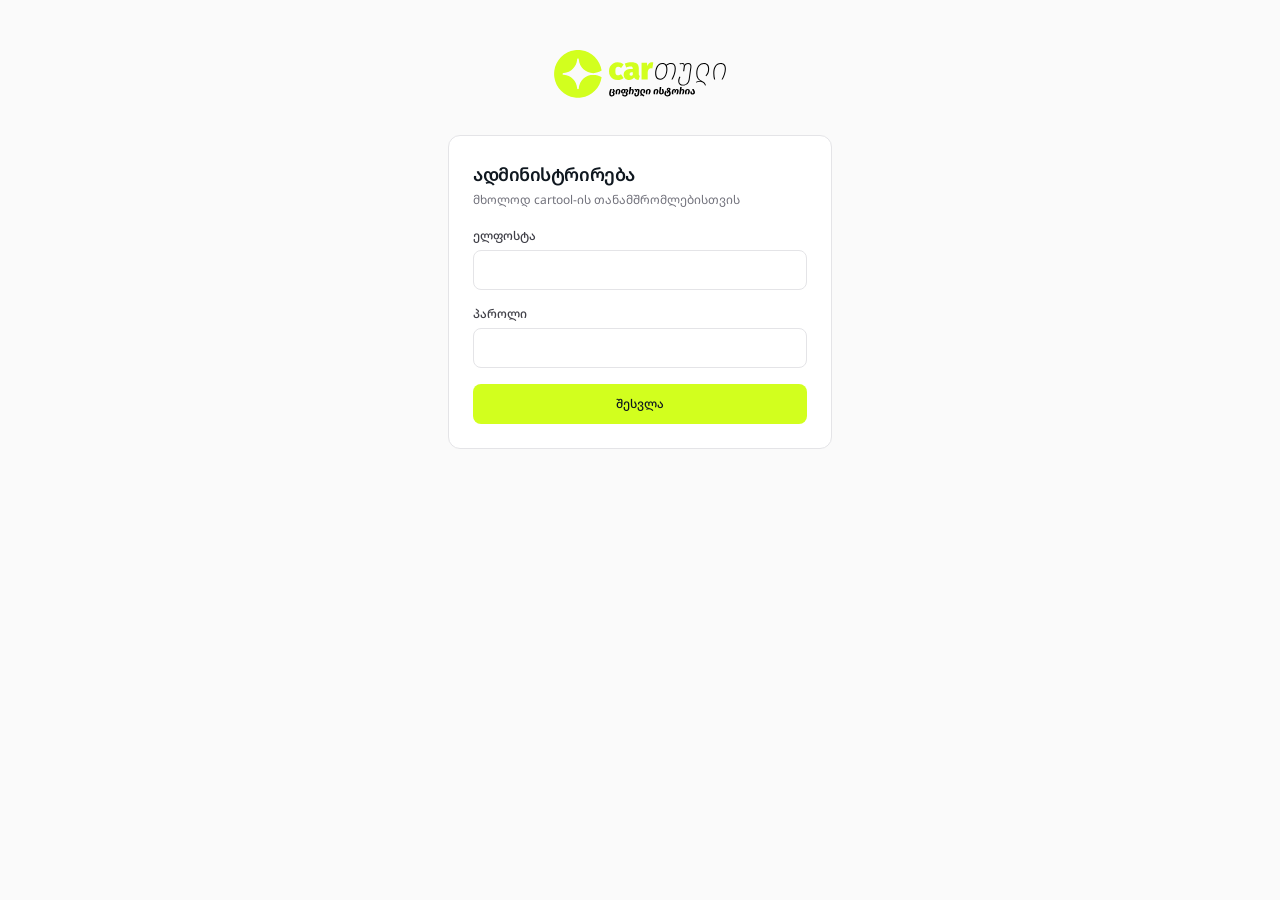
==== index.html @ 588c344b "Update admin console from cartool@87649a1" ====
<!doctype html>
<html lang="ka">
<head>
    <meta charset="utf-8">
    <title>cartool admin</title>
    <base href="/">
    <meta name="viewport" content="width=device-width,initial-scale=1">
    <meta http-equiv="Content-Security-Policy" content="default-src 'none'; script-src 'self'; style-src 'self' 'unsafe-inline'; img-src 'self' data:; font-src 'self'; connect-src 'self' ws://localhost:4400 https://cognito-idp.eu-north-1.amazonaws.com https://neyxtzyjzi.execute-api.eu-north-1.amazonaws.com; object-src 'none'; base-uri 'self'; form-action 'none'">
    <link rel="icon" href="favicon.svg" type="image/svg+xml">
<link rel="stylesheet" href="styles-PFFKXC4W.css"></head>
<body>
<cartool-admin></cartool-admin>
<script src="main-SF4QSUWR.js" type="module"></script></body>
</html>
---- styles-PFFKXC4W.css ----
@layer properties;@layer theme,base,components,utilities;@layer theme{:root,:host{--font-sans: "Noto Sans Georgian", "Segoe UI", sans-serif;--font-mono: ui-monospace, SFMono-Regular, Menlo, Monaco, Consolas, "Liberation Mono", "Courier New", monospace;--color-red-50: oklch(97.1% .013 17.38);--color-red-200: oklch(88.5% .062 18.334);--color-red-300: oklch(80.8% .114 19.571);--color-red-500: oklch(63.7% .237 25.331);--color-red-600: oklch(57.7% .245 27.325);--color-red-700: oklch(50.5% .213 27.518);--color-red-800: oklch(44.4% .177 26.899);--color-amber-50: oklch(98.7% .022 95.277);--color-amber-200: oklch(92.4% .12 95.746);--color-amber-500: oklch(76.9% .188 70.08);--color-amber-700: oklch(55.5% .163 48.998);--color-amber-800: oklch(47.3% .137 46.201);--color-amber-900: oklch(41.4% .112 45.904);--color-emerald-50: oklch(97.9% .021 166.113);--color-emerald-500: oklch(69.6% .17 162.48);--color-emerald-700: oklch(50.8% .118 165.612);--color-emerald-800: oklch(43.2% .095 166.913);--color-sky-500: oklch(68.5% .169 237.323);--color-rose-500: oklch(64.5% .246 16.439);--color-zinc-50: oklch(98.5% 0 none);--color-zinc-100: oklch(96.7% .001 286.375);--color-zinc-200: oklch(92% .004 286.32);--color-zinc-300: oklch(87.1% .006 286.286);--color-zinc-400: oklch(70.5% .015 286.067);--color-zinc-500: oklch(55.2% .016 285.938);--color-zinc-600: oklch(44.2% .017 285.786);--color-zinc-700: oklch(37% .013 285.805);--color-zinc-800: oklch(27.4% .006 286.033);--color-zinc-900: #101820;--color-zinc-950: #101820;--color-white: #fff;--spacing: .25rem;--container-sm: 24rem;--text-xs: .75rem;--text-xs--line-height: calc(1 / .75);--text-sm: .875rem;--text-sm--line-height: calc(1.25 / .875);--text-lg: 1.125rem;--text-lg--line-height: calc(1.75 / 1.125);--text-2xl: 1.5rem;--text-2xl--line-height: calc(2 / 1.5);--text-4xl: 2.25rem;--text-4xl--line-height: calc(2.5 / 2.25);--font-weight-medium: 500;--font-weight-semibold: 600;--tracking-tight: -.025em;--radius-md: .375rem;--radius-lg: .5rem;--radius-xl: .75rem;--default-transition-duration: .15s;--default-transition-timing-function: cubic-bezier(.4, 0, .2, 1);--default-font-family: var(--font-sans);--default-mono-font-family: var(--font-mono);--color-brand-100: #f1ffc2;--color-brand-400: #d2ff1e;--color-brand-500: #b8e600}}@layer base{*,:after,:before,::backdrop,::file-selector-button{box-sizing:border-box;margin:0;padding:0;border:0 solid}html,:host{line-height:1.5;-webkit-text-size-adjust:100%;tab-size:4;font-family:var(--default-font-family, -apple-system, BlinkMacSystemFont, "Segoe UI", Roboto, "Helvetica Neue", "Noto Sans", Arial, sans-serif, "Apple Color Emoji", "Segoe UI Emoji", "Segoe UI Symbol", "Noto Color Emoji");font-feature-settings:var(--default-font-feature-settings, normal);font-variation-settings:var(--default-font-variation-settings, normal);-webkit-tap-highlight-color:transparent}hr{height:0;color:inherit;border-top-width:1px}abbr:where([title]){-webkit-text-decoration:underline dotted;text-decoration:underline dotted}h1,h2,h3,h4,h5,h6{font-size:inherit;font-weight:inherit}a{color:inherit;-webkit-text-decoration:inherit;text-decoration:inherit}b,strong{font-weight:bolder}code,kbd,samp,pre{font-family:var(--default-mono-font-family, ui-monospace, SFMono-Regular, Menlo, Monaco, Consolas, "Liberation Mono", "Courier New", monospace);font-feature-settings:var(--default-mono-font-feature-settings, normal);font-variation-settings:var(--default-mono-font-variation-settings, normal);font-size:1em}small{font-size:80%}sub,sup{font-size:75%;line-height:0;position:relative;vertical-align:baseline}sub{bottom:-.25em}sup{top:-.5em}table{text-indent:0;border-color:inherit;border-collapse:collapse}:-moz-focusring:where(:not(iframe)){outline:auto}progress{vertical-align:baseline}summary{display:list-item}ol,ul,menu{list-style:none}img,svg,video,canvas,audio,iframe,embed,object{display:block;vertical-align:middle}img,video{max-width:100%;height:auto}button,input,select,optgroup,textarea,::file-selector-button{font:inherit;font-feature-settings:inherit;font-variation-settings:inherit;letter-spacing:inherit;color:inherit;border-radius:0;background-color:transparent;opacity:1}:where(select:is([multiple],[size])) optgroup{font-weight:bolder}:where(select:is([multiple],[size])) optgroup option{padding-inline-start:20px}::file-selector-button{margin-inline-end:4px}::placeholder{opacity:1}@supports (not (-webkit-appearance: -apple-pay-button)) or (contain-intrinsic-size: 1px){::placeholder{color:currentcolor}@supports (color: color-mix(in lab,red,red)){::placeholder{color:color-mix(in oklab,currentcolor 50%,transparent)}}}textarea{resize:vertical}::-webkit-search-decoration{-webkit-appearance:none}::-webkit-date-and-time-value{min-height:1lh;text-align:inherit}::-webkit-datetime-edit{display:inline-flex}::-webkit-datetime-edit-fields-wrapper{padding:0}::-webkit-datetime-edit,::-webkit-datetime-edit-year-field,::-webkit-datetime-edit-month-field,::-webkit-datetime-edit-day-field,::-webkit-datetime-edit-hour-field,::-webkit-datetime-edit-minute-field,::-webkit-datetime-edit-second-field,::-webkit-datetime-edit-millisecond-field,::-webkit-datetime-edit-meridiem-field{padding-block:0}::-webkit-calendar-picker-indicator{line-height:1}:-moz-ui-invalid{box-shadow:none}button,input:where([type=button],[type=reset],[type=submit]),::file-selector-button{appearance:button}::-webkit-inner-spin-button,::-webkit-outer-spin-button{height:auto}[hidden]:where(:not([hidden=until-found])){display:none!important}}@layer utilities{.visible{visibility:visible}.sr-only{position:absolute;width:1px;height:1px;padding:0;margin:-1px;overflow:hidden;clip-path:inset(50%);white-space:nowrap;border-width:0}.fixed{position:fixed}.sticky{position:sticky}.\[inset\:auto\]{inset:auto}.top-0{top:0}.top-4{top:calc(var(--spacing) * 4)}.right-4{right:calc(var(--spacing) * 4)}.bottom-4{bottom:calc(var(--spacing) * 4)}.left-1\/2{left:50%}.left-4{left:calc(var(--spacing) * 4)}.m-0{margin:0}.m-auto{margin:auto}.mx-auto{margin-inline:auto}.mt-1{margin-top:var(--spacing)}.mt-2{margin-top:calc(var(--spacing) * 2)}.mt-5{margin-top:calc(var(--spacing) * 5)}.mt-6{margin-top:calc(var(--spacing) * 6)}.mt-8{margin-top:calc(var(--spacing) * 8)}.mt-auto{margin-top:auto}.-mr-2{margin-right:calc(var(--spacing) * -2)}.mb-1\.5{margin-bottom:calc(var(--spacing) * 1.5)}.mb-4{margin-bottom:calc(var(--spacing) * 4)}.mb-5{margin-bottom:calc(var(--spacing) * 5)}.mb-6{margin-bottom:calc(var(--spacing) * 6)}.ml-1{margin-left:var(--spacing)}.block{display:block}.flex{display:flex}.grid{display:grid}.inline-block{display:inline-block}.inline-flex{display:inline-flex}.size-4{width:calc(var(--spacing) * 4);height:calc(var(--spacing) * 4)}.size-6{width:calc(var(--spacing) * 6);height:calc(var(--spacing) * 6)}.size-8{width:calc(var(--spacing) * 8);height:calc(var(--spacing) * 8)}.size-9{width:calc(var(--spacing) * 9);height:calc(var(--spacing) * 9)}.size-\[18px\]{width:18px;height:18px}.h-10{height:calc(var(--spacing) * 10)}.h-auto{height:auto}.h-full{height:100%}.h-screen{height:100vh}.max-h-\[calc\(100vh-2rem\)\]{max-height:calc(100vh - 2rem)}.min-h-0{min-height:0px}.min-h-screen{min-height:100vh}.w-44{width:calc(var(--spacing) * 44)}.w-\[min\(520px\,calc\(100\%-2rem\)\)\]{width:min(520px,calc(100% - 2rem))}.w-full{width:100%}.w-max{width:max-content}.max-w-\[200px\]{max-width:200px}.max-w-\[calc\(100vw-2rem\)\]{max-width:calc(100vw - 2rem)}.max-w-full{max-width:100%}.max-w-sm{max-width:var(--container-sm)}.min-w-0{min-width:0px}.flex-1{flex:1}.shrink-0{flex-shrink:0}.-translate-x-1\/2{--tw-translate-x: -50% ;translate:var(--tw-translate-x) var(--tw-translate-y)}.cursor-pointer{cursor:pointer}.list-disc{list-style-type:disc}.grid-cols-\[220px_minmax\(0\,1fr\)\]{grid-template-columns:220px minmax(0,1fr)}.flex-col{flex-direction:column}.flex-wrap{flex-wrap:wrap}.items-center{align-items:center}.items-end{align-items:flex-end}.items-start{align-items:flex-start}.justify-between{justify-content:space-between}.justify-center{justify-content:center}.justify-end{justify-content:flex-end}.gap-1\.5{gap:calc(var(--spacing) * 1.5)}.gap-2{gap:calc(var(--spacing) * 2)}.gap-2\.5{gap:calc(var(--spacing) * 2.5)}.gap-3{gap:calc(var(--spacing) * 3)}.gap-4{gap:calc(var(--spacing) * 4)}:where(.space-y-1>:not(:last-child)){--tw-space-y-reverse: 0;margin-block-start:calc(var(--spacing) * var(--tw-space-y-reverse));margin-block-end:calc(var(--spacing) * calc(1 - var(--tw-space-y-reverse)))}:where(.space-y-1\.5>:not(:last-child)){--tw-space-y-reverse: 0;margin-block-start:calc(calc(var(--spacing) * 1.5) * var(--tw-space-y-reverse));margin-block-end:calc(calc(var(--spacing) * 1.5) * calc(1 - var(--tw-space-y-reverse)))}.truncate{overflow:hidden;text-overflow:ellipsis;white-space:nowrap}.overflow-visible{overflow:visible}.overflow-x-auto{overflow-x:auto}.overflow-y-auto{overflow-y:auto}.rounded{border-radius:.25rem}.rounded-lg{border-radius:var(--radius-lg)}.rounded-md{border-radius:var(--radius-md)}.rounded-xl{border-radius:var(--radius-xl)}.border{border-style:var(--tw-border-style);border-width:1px}.border-0{border-style:var(--tw-border-style);border-width:0px}.border-t{border-top-style:var(--tw-border-style);border-top-width:1px}.border-r{border-right-style:var(--tw-border-style);border-right-width:1px}.border-amber-200{border-color:var(--color-amber-200)}.border-red-200{border-color:var(--color-red-200)}.border-zinc-100{border-color:var(--color-zinc-100)}.border-zinc-200{border-color:var(--color-zinc-200)}.bg-amber-50{background-color:var(--color-amber-50)}.bg-amber-500{background-color:var(--color-amber-500)}.bg-brand-400{background-color:var(--color-brand-400)}.bg-emerald-50{background-color:var(--color-emerald-50)}.bg-emerald-500{background-color:var(--color-emerald-500)}.bg-red-50{background-color:var(--color-red-50)}.bg-red-600{background-color:var(--color-red-600)}.bg-rose-500{background-color:var(--color-rose-500)}.bg-sky-500{background-color:var(--color-sky-500)}.bg-transparent{background-color:transparent}.bg-white{background-color:var(--color-white)}.bg-zinc-50{background-color:var(--color-zinc-50)}.bg-zinc-100{background-color:var(--color-zinc-100)}.bg-zinc-200{background-color:var(--color-zinc-200)}.bg-zinc-800{background-color:var(--color-zinc-800)}.bg-zinc-900{background-color:var(--color-zinc-900)}.p-0{padding:0}.p-1\.5{padding:calc(var(--spacing) * 1.5)}.p-2\.5{padding:calc(var(--spacing) * 2.5)}.p-3{padding:calc(var(--spacing) * 3)}.p-6{padding:calc(var(--spacing) * 6)}.px-1\.5{padding-inline:calc(var(--spacing) * 1.5)}.px-2\.5{padding-inline:calc(var(--spacing) * 2.5)}.px-3{padding-inline:calc(var(--spacing) * 3)}.px-4{padding-inline:calc(var(--spacing) * 4)}.px-5{padding-inline:calc(var(--spacing) * 5)}.px-6{padding-inline:calc(var(--spacing) * 6)}.py-0\.5{padding-block:calc(var(--spacing) * .5)}.py-1\.5{padding-block:calc(var(--spacing) * 1.5)}.py-2{padding-block:calc(var(--spacing) * 2)}.py-2\.5{padding-block:calc(var(--spacing) * 2.5)}.py-3{padding-block:calc(var(--spacing) * 3)}.py-6{padding-block:calc(var(--spacing) * 6)}.py-8{padding-block:calc(var(--spacing) * 8)}.py-12{padding-block:calc(var(--spacing) * 12)}.pt-3{padding-top:calc(var(--spacing) * 3)}.pr-2{padding-right:calc(var(--spacing) * 2)}.pl-5{padding-left:calc(var(--spacing) * 5)}.text-center{text-align:center}.text-left{text-align:left}.text-right{text-align:right}.align-middle{vertical-align:middle}.align-top{vertical-align:top}.font-sans{font-family:var(--font-sans)}.text-2xl{font-size:var(--text-2xl);line-height:var(--tw-leading, var(--text-2xl--line-height))}.text-4xl{font-size:var(--text-4xl);line-height:var(--tw-leading, var(--text-4xl--line-height))}.text-lg{font-size:var(--text-lg);line-height:var(--tw-leading, var(--text-lg--line-height))}.text-sm{font-size:var(--text-sm);line-height:var(--tw-leading, var(--text-sm--line-height))}.text-xs{font-size:var(--text-xs);line-height:var(--tw-leading, var(--text-xs--line-height))}.text-\[10px\]{font-size:10px}.text-\[11px\]{font-size:11px}.leading-5{--tw-leading: calc(var(--spacing) * 5);line-height:calc(var(--spacing) * 5)}.leading-6{--tw-leading: calc(var(--spacing) * 6);line-height:calc(var(--spacing) * 6)}.font-medium{--tw-font-weight: var(--font-weight-medium);font-weight:var(--font-weight-medium)}.font-semibold{--tw-font-weight: var(--font-weight-semibold);font-weight:var(--font-weight-semibold)}.tracking-tight{--tw-tracking: var(--tracking-tight);letter-spacing:var(--tracking-tight)}.break-words{overflow-wrap:break-word}.whitespace-nowrap{white-space:nowrap}.text-amber-700{color:var(--color-amber-700)}.text-amber-800{color:var(--color-amber-800)}.text-amber-900{color:var(--color-amber-900)}.text-emerald-800{color:var(--color-emerald-800)}.text-red-700{color:var(--color-red-700)}.text-red-800{color:var(--color-red-800)}.text-white{color:var(--color-white)}.text-zinc-300{color:var(--color-zinc-300)}.text-zinc-400{color:var(--color-zinc-400)}.text-zinc-500{color:var(--color-zinc-500)}.text-zinc-600{color:var(--color-zinc-600)}.text-zinc-700{color:var(--color-zinc-700)}.text-zinc-900{color:var(--color-zinc-900)}.text-zinc-950{color:var(--color-zinc-950)}.antialiased{-webkit-font-smoothing:antialiased;-moz-osx-font-smoothing:grayscale}.accent-brand-500{accent-color:var(--color-brand-500)}.accent-zinc-900{accent-color:var(--color-zinc-900)}.opacity-60{opacity:60%}.shadow-2xl{--tw-shadow: 0 25px 50px -12px var(--tw-shadow-color, rgb(0 0 0 / .25));box-shadow:var(--tw-inset-shadow),var(--tw-inset-ring-shadow),var(--tw-ring-offset-shadow),var(--tw-ring-shadow),var(--tw-shadow)}.shadow-lg{--tw-shadow: 0 10px 15px -3px var(--tw-shadow-color, rgb(0 0 0 / .1)), 0 4px 6px -4px var(--tw-shadow-color, rgb(0 0 0 / .1));box-shadow:var(--tw-inset-shadow),var(--tw-inset-ring-shadow),var(--tw-ring-offset-shadow),var(--tw-ring-shadow),var(--tw-shadow)}.ring-1{--tw-ring-shadow: var(--tw-ring-inset,) 0 0 0 calc(1px + var(--tw-ring-offset-width)) var(--tw-ring-color, currentcolor);box-shadow:var(--tw-inset-shadow),var(--tw-inset-ring-shadow),var(--tw-ring-offset-shadow),var(--tw-ring-shadow),var(--tw-shadow)}.ring-zinc-200{--tw-ring-color: var(--color-zinc-200)}.transition-colors{transition-property:color,background-color,border-color,outline-color,text-decoration-color,fill,stroke,--tw-gradient-from,--tw-gradient-via,--tw-gradient-to;transition-timing-function:var(--tw-ease, var(--default-transition-timing-function));transition-duration:var(--tw-duration, var(--default-transition-duration))}.outline-none{--tw-outline-style: none;outline-style:none}.backdrop\:bg-zinc-950\/40::backdrop{background-color:color-mix(in srgb,#101820 40%,transparent)}@supports (color: color-mix(in lab,red,red)){.backdrop\:bg-zinc-950\/40::backdrop{background-color:color-mix(in oklab,var(--color-zinc-950) 40%,transparent)}}@media(hover:hover){.hover\:bg-brand-500:hover{background-color:var(--color-brand-500)}.hover\:bg-red-50:hover{background-color:var(--color-red-50)}.hover\:bg-red-700:hover{background-color:var(--color-red-700)}.hover\:bg-zinc-50:hover{background-color:var(--color-zinc-50)}.hover\:bg-zinc-50\/60:hover{background-color:color-mix(in srgb,oklch(98.5% 0 none) 60%,transparent)}@supports (color: color-mix(in lab,red,red)){.hover\:bg-zinc-50\/60:hover{background-color:color-mix(in oklab,var(--color-zinc-50) 60%,transparent)}}.hover\:bg-zinc-100:hover{background-color:var(--color-zinc-100)}.hover\:bg-zinc-200:hover{background-color:var(--color-zinc-200)}.hover\:bg-zinc-700:hover{background-color:var(--color-zinc-700)}.hover\:text-white:hover{color:var(--color-white)}.hover\:text-zinc-900:hover{color:var(--color-zinc-900)}.hover\:text-zinc-950:hover{color:var(--color-zinc-950)}}.focus\:border-zinc-500:focus{border-color:var(--color-zinc-500)}.focus-visible\:outline-2:focus-visible{outline-style:var(--tw-outline-style);outline-width:2px}.focus-visible\:outline-zinc-500:focus-visible{outline-color:var(--color-zinc-500)}.disabled\:cursor-wait:disabled{cursor:wait}.disabled\:bg-zinc-50:disabled{background-color:var(--color-zinc-50)}.disabled\:text-zinc-500:disabled{color:var(--color-zinc-500)}.disabled\:opacity-40:disabled{opacity:40%}.disabled\:opacity-50:disabled{opacity:50%}.aria-\[current\=page\]\:bg-brand-100[aria-current=page]{background-color:var(--color-brand-100)}.aria-\[current\=page\]\:font-medium[aria-current=page]{--tw-font-weight: var(--font-weight-medium);font-weight:var(--font-weight-medium)}.aria-\[current\=page\]\:text-zinc-950[aria-current=page]{color:var(--color-zinc-950)}@media(width>=64rem){.lg\:grid-cols-\[248px_minmax\(0\,1fr\)\]{grid-template-columns:248px minmax(0,1fr)}}}.ng-select .ng-select-container{min-height:42px;border:1px solid var(--color-zinc-200);border-radius:var(--radius-lg);background:var(--color-white);color:var(--color-zinc-900);font-size:var(--text-sm);cursor:pointer;transition:border-color .15s,box-shadow .15s}.ng-select .ng-select-container:hover{border-color:var(--color-zinc-300)}.ng-select.ng-select-focused>.ng-select-container{border-color:var(--color-zinc-500);box-shadow:0 0 0 3px var(--color-zinc-100)}.ng-select.ng-select-opened>.ng-select-container{border-color:var(--color-zinc-500)}.ng-select.ng-select-readonly>.ng-select-container{background:var(--color-zinc-50);cursor:not-allowed}.ng-select.ng-touched.ng-invalid:not(.ng-select-opened):not(.ng-select-readonly)>.ng-select-container{border-color:var(--color-red-300)}.ng-select .ng-select-container .ng-value-container{padding-left:.75rem;gap:.25rem}.ng-select .ng-select-container .ng-value-container .ng-placeholder{color:var(--color-zinc-400)}.ng-select.ng-select-single .ng-select-container .ng-value-container .ng-input{top:0;bottom:0;left:0;padding:0 3rem 0 .75rem;display:flex;align-items:center}.ng-select .ng-select-container .ng-value-container .ng-input>input{font:inherit;color:inherit}.ng-select .ng-clear-wrapper{width:1.5rem;color:var(--color-zinc-400)}.ng-select .ng-clear-wrapper:hover .ng-clear{color:var(--color-zinc-700)}.ng-select .ng-arrow-wrapper{width:2rem;padding-right:.75rem}.ng-select .ng-arrow-wrapper .ng-arrow{display:inline-block;width:.5rem!important;height:.5rem!important;border:solid var(--color-zinc-500)!important;border-width:0 2px 2px 0!important;transform:translateY(-2px) rotate(45deg)}.ng-select.ng-select-opened .ng-arrow-wrapper .ng-arrow{transform:translateY(2px) rotate(-135deg)}.ng-select .ng-spinner-loader{width:14px;height:14px;margin-right:.25rem;border:2px solid var(--color-zinc-200);border-left-color:var(--color-zinc-600)}.ng-dropdown-panel{margin:4px 0;overflow:hidden;border:1px solid var(--color-zinc-200);border-radius:var(--radius-lg);background:var(--color-white);box-shadow:0 12px 32px -12px #00000040;font-size:var(--text-sm);color:var(--color-zinc-900)}.ng-dropdown-panel.ng-select-top{margin:0 0 4px}.ng-dropdown-panel .ng-dropdown-panel-items{max-height:260px}.ng-dropdown-panel .ng-dropdown-panel-items .ng-option{padding:.5rem .75rem;cursor:pointer}.ng-dropdown-panel .ng-dropdown-panel-items .ng-option.ng-option-marked{background:var(--color-zinc-100)}.ng-dropdown-panel .ng-dropdown-panel-items .ng-option.ng-option-selected{background:var(--color-zinc-900);color:var(--color-white);font-weight:500}.ng-dropdown-panel .ng-dropdown-panel-items .ng-option.ng-option-disabled{color:var(--color-zinc-400);cursor:default}.ng-dropdown-panel .ng-dropdown-panel-items .ng-option .ng-tag-label{margin-right:.25rem;color:var(--color-emerald-700);font-size:var(--text-xs);font-weight:500}.ng-select.ng-select-sm .ng-select-container{min-height:34px;font-size:var(--text-xs)}.ng-select.ng-select-sm .ng-arrow-wrapper{width:1.5rem;padding-right:.6rem}.ng-select.ng-select-sm+.ng-dropdown-panel,.ng-select.ng-select-sm .ng-dropdown-panel{font-size:var(--text-xs)}.ng-select.text-xs .ng-select-container,.ng-select.text-xs .ng-dropdown-panel{font-size:var(--text-xs)}.ng-select .ng-select-container,.ng-select .ng-select-container .ng-value-container{align-items:center}.ng-select.ng-select-single .ng-select-container{height:42px}.ng-select.ng-select-sm.ng-select-single .ng-select-container{height:34px;min-height:34px}.ng-select .ng-select-container.ng-has-value .ng-value-container .ng-placeholder{display:none}.ng-dropdown-panel .ng-dropdown-panel-items .ng-optgroup{padding:0 .75rem;cursor:default}.ng-dropdown-panel .ng-optgroup .group-label{display:flex;align-items:center;height:2.25rem;font-size:11px;font-weight:500;color:var(--color-zinc-400)}.ng-dropdown-panel .ng-optgroup .group-divider{border-top:1px solid var(--color-zinc-200)}form.ng-submitted :is(input,textarea).ng-invalid,:is(input,textarea).ng-invalid.ng-dirty{border-color:var(--color-red-500)!important;background-color:var(--color-red-50)}form.ng-submitted ng-select.ng-invalid .ng-select-container,ng-select.ng-invalid.ng-dirty .ng-select-container{border-color:var(--color-red-500)!important;background-color:var(--color-red-50)}@font-face{font-family:Noto Sans Georgian;src:url("./media/NotoSansGeorgian-Variable-3BQKQ4ZQ.ttf") format("truetype");font-style:normal;font-weight:100 900;font-stretch:62.5% 100%;font-display:swap}@property --tw-translate-x{syntax: "*"; inherits: false; initial-value: 0;}@property --tw-translate-y{syntax: "*"; inherits: false; initial-value: 0;}@property --tw-translate-z{syntax: "*"; inherits: false; initial-value: 0;}@property --tw-space-y-reverse{syntax: "*"; inherits: false; initial-value: 0;}@property --tw-border-style{syntax: "*"; inherits: false; initial-value: solid;}@property --tw-leading{syntax: "*"; inherits: false;}@property --tw-font-weight{syntax: "*"; inherits: false;}@property --tw-tracking{syntax: "*"; inherits: false;}@property --tw-shadow{syntax: "*"; inherits: false; initial-value: 0 0 #0000;}@property --tw-shadow-color{syntax: "*"; inherits: false;}@property --tw-shadow-alpha{syntax: "<percentage>"; inherits: false; initial-value: 100%;}@property --tw-inset-shadow{syntax: "*"; inherits: false; initial-value: 0 0 #0000;}@property --tw-inset-shadow-color{syntax: "*"; inherits: false;}@property --tw-inset-shadow-alpha{syntax: "<percentage>"; inherits: false; initial-value: 100%;}@property --tw-ring-color{syntax: "*"; inherits: false;}@property --tw-ring-shadow{syntax: "*"; inherits: false; initial-value: 0 0 #0000;}@property --tw-inset-ring-color{syntax: "*"; inherits: false;}@property --tw-inset-ring-shadow{syntax: "*"; inherits: false; initial-value: 0 0 #0000;}@property --tw-ring-inset{syntax: "*"; inherits: false;}@property --tw-ring-offset-width{syntax: "<length>"; inherits: false; initial-value: 0px;}@property --tw-ring-offset-color{syntax: "*"; inherits: false; initial-value: #fff;}@property --tw-ring-offset-shadow{syntax: "*"; inherits: false; initial-value: 0 0 #0000;}@property --tw-outline-style{syntax: "*"; inherits: false; initial-value: solid;}@layer properties{@supports ((-webkit-hyphens: none) and (not (margin-trim: inline))) or ((-moz-orient: inline) and (not (color:rgb(from red r g b)))){*,:before,:after,::backdrop{--tw-translate-x: 0;--tw-translate-y: 0;--tw-translate-z: 0;--tw-space-y-reverse: 0;--tw-border-style: solid;--tw-leading: initial;--tw-font-weight: initial;--tw-tracking: initial;--tw-shadow: 0 0 #0000;--tw-shadow-color: initial;--tw-shadow-alpha: 100%;--tw-inset-shadow: 0 0 #0000;--tw-inset-shadow-color: initial;--tw-inset-shadow-alpha: 100%;--tw-ring-color: initial;--tw-ring-shadow: 0 0 #0000;--tw-inset-ring-color: initial;--tw-inset-ring-shadow: 0 0 #0000;--tw-ring-inset: initial;--tw-ring-offset-width: 0px;--tw-ring-offset-color: #fff;--tw-ring-offset-shadow: 0 0 #0000;--tw-outline-style: solid}}}
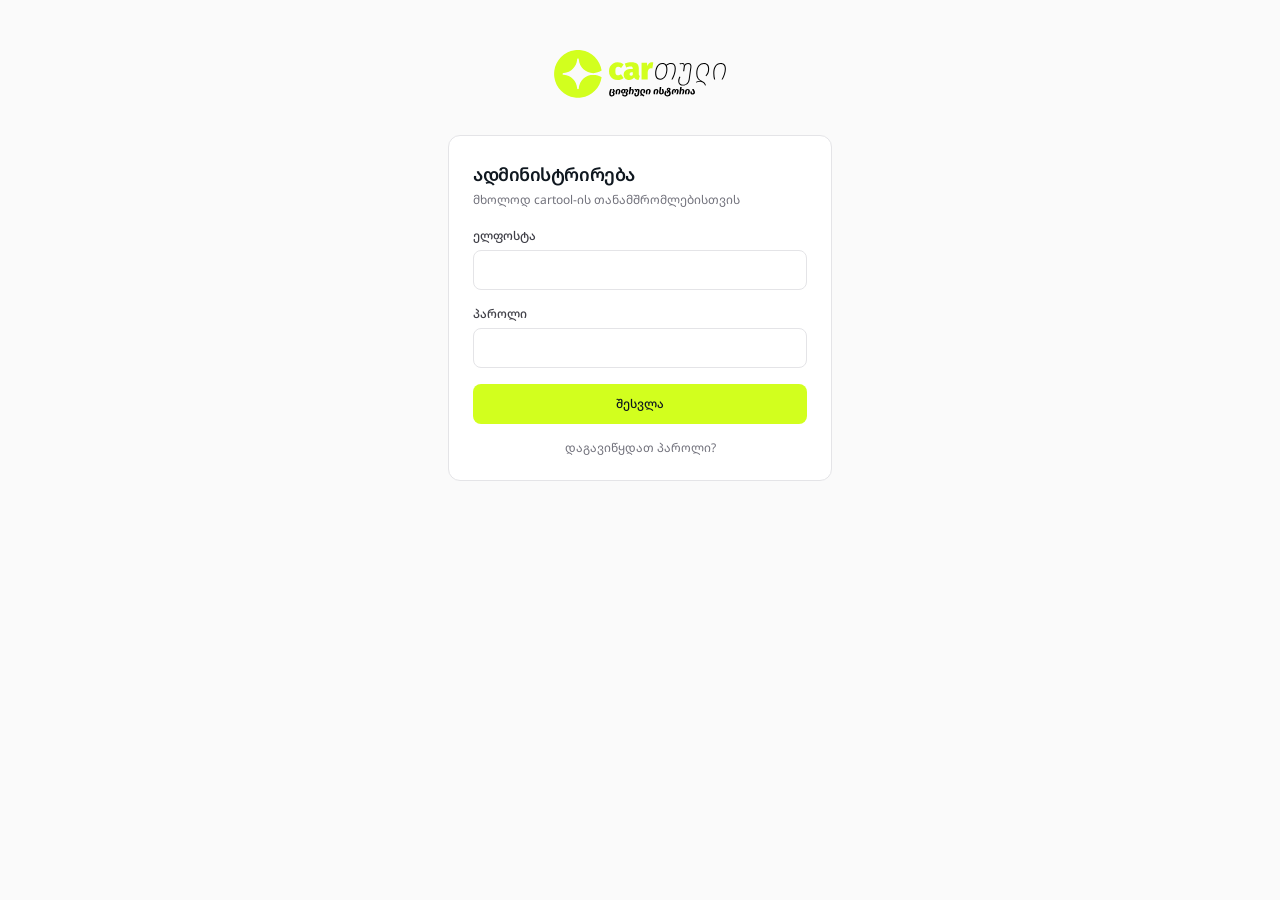
==== commit fe871f20: "Update admin console from cartool@8bab982" ====
--- a/index.html
+++ b/index.html
@@ -7,8 +7,8 @@
     <meta name="viewport" content="width=device-width,initial-scale=1">
     <meta http-equiv="Content-Security-Policy" content="default-src 'none'; script-src 'self'; style-src 'self' 'unsafe-inline'; img-src 'self' data:; font-src 'self'; connect-src 'self' ws://localhost:4400 https://cognito-idp.eu-north-1.amazonaws.com https://neyxtzyjzi.execute-api.eu-north-1.amazonaws.com; object-src 'none'; base-uri 'self'; form-action 'none'">
     <link rel="icon" href="favicon.svg" type="image/svg+xml">
-<link rel="stylesheet" href="styles-PFFKXC4W.css"></head>
+<link rel="stylesheet" href="styles-5PDGDYMM.css"></head>
 <body>
 <cartool-admin></cartool-admin>
-<script src="main-SF4QSUWR.js" type="module"></script></body>
+<script src="main-LGOLUO3A.js" type="module"></script></body>
 </html>
--- a/styles-5PDGDYMM.css
+++ b/styles-5PDGDYMM.css
@@ -0,0 +1 @@
+@layer properties;@layer theme,base,components,utilities;@layer theme{:root,:host{--font-sans: "Noto Sans Georgian", "Segoe UI", sans-serif;--font-mono: ui-monospace, SFMono-Regular, Menlo, Monaco, Consolas, "Liberation Mono", "Courier New", monospace;--color-red-50: oklch(97.1% .013 17.38);--color-red-200: oklch(88.5% .062 18.334);--color-red-300: oklch(80.8% .114 19.571);--color-red-500: oklch(63.7% .237 25.331);--color-red-600: oklch(57.7% .245 27.325);--color-red-700: oklch(50.5% .213 27.518);--color-red-800: oklch(44.4% .177 26.899);--color-amber-50: oklch(98.7% .022 95.277);--color-amber-200: oklch(92.4% .12 95.746);--color-amber-500: oklch(76.9% .188 70.08);--color-amber-700: oklch(55.5% .163 48.998);--color-amber-800: oklch(47.3% .137 46.201);--color-amber-900: oklch(41.4% .112 45.904);--color-emerald-50: oklch(97.9% .021 166.113);--color-emerald-500: oklch(69.6% .17 162.48);--color-emerald-700: oklch(50.8% .118 165.612);--color-emerald-800: oklch(43.2% .095 166.913);--color-sky-500: oklch(68.5% .169 237.323);--color-rose-500: oklch(64.5% .246 16.439);--color-zinc-50: oklch(98.5% 0 none);--color-zinc-100: oklch(96.7% .001 286.375);--color-zinc-200: oklch(92% .004 286.32);--color-zinc-300: oklch(87.1% .006 286.286);--color-zinc-400: oklch(70.5% .015 286.067);--color-zinc-500: oklch(55.2% .016 285.938);--color-zinc-600: oklch(44.2% .017 285.786);--color-zinc-700: oklch(37% .013 285.805);--color-zinc-800: oklch(27.4% .006 286.033);--color-zinc-900: #101820;--color-zinc-950: #101820;--color-white: #fff;--spacing: .25rem;--container-sm: 24rem;--text-xs: .75rem;--text-xs--line-height: calc(1 / .75);--text-sm: .875rem;--text-sm--line-height: calc(1.25 / .875);--text-lg: 1.125rem;--text-lg--line-height: calc(1.75 / 1.125);--text-2xl: 1.5rem;--text-2xl--line-height: calc(2 / 1.5);--text-4xl: 2.25rem;--text-4xl--line-height: calc(2.5 / 2.25);--font-weight-medium: 500;--font-weight-semibold: 600;--tracking-tight: -.025em;--radius-md: .375rem;--radius-lg: .5rem;--radius-xl: .75rem;--default-transition-duration: .15s;--default-transition-timing-function: cubic-bezier(.4, 0, .2, 1);--default-font-family: var(--font-sans);--default-mono-font-family: var(--font-mono);--color-brand-100: #f1ffc2;--color-brand-400: #d2ff1e;--color-brand-500: #b8e600}}@layer base{*,:after,:before,::backdrop,::file-selector-button{box-sizing:border-box;margin:0;padding:0;border:0 solid}html,:host{line-height:1.5;-webkit-text-size-adjust:100%;tab-size:4;font-family:var(--default-font-family, -apple-system, BlinkMacSystemFont, "Segoe UI", Roboto, "Helvetica Neue", "Noto Sans", Arial, sans-serif, "Apple Color Emoji", "Segoe UI Emoji", "Segoe UI Symbol", "Noto Color Emoji");font-feature-settings:var(--default-font-feature-settings, normal);font-variation-settings:var(--default-font-variation-settings, normal);-webkit-tap-highlight-color:transparent}hr{height:0;color:inherit;border-top-width:1px}abbr:where([title]){-webkit-text-decoration:underline dotted;text-decoration:underline dotted}h1,h2,h3,h4,h5,h6{font-size:inherit;font-weight:inherit}a{color:inherit;-webkit-text-decoration:inherit;text-decoration:inherit}b,strong{font-weight:bolder}code,kbd,samp,pre{font-family:var(--default-mono-font-family, ui-monospace, SFMono-Regular, Menlo, Monaco, Consolas, "Liberation Mono", "Courier New", monospace);font-feature-settings:var(--default-mono-font-feature-settings, normal);font-variation-settings:var(--default-mono-font-variation-settings, normal);font-size:1em}small{font-size:80%}sub,sup{font-size:75%;line-height:0;position:relative;vertical-align:baseline}sub{bottom:-.25em}sup{top:-.5em}table{text-indent:0;border-color:inherit;border-collapse:collapse}:-moz-focusring:where(:not(iframe)){outline:auto}progress{vertical-align:baseline}summary{display:list-item}ol,ul,menu{list-style:none}img,svg,video,canvas,audio,iframe,embed,object{display:block;vertical-align:middle}img,video{max-width:100%;height:auto}button,input,select,optgroup,textarea,::file-selector-button{font:inherit;font-feature-settings:inherit;font-variation-settings:inherit;letter-spacing:inherit;color:inherit;border-radius:0;background-color:transparent;opacity:1}:where(select:is([multiple],[size])) optgroup{font-weight:bolder}:where(select:is([multiple],[size])) optgroup option{padding-inline-start:20px}::file-selector-button{margin-inline-end:4px}::placeholder{opacity:1}@supports (not (-webkit-appearance: -apple-pay-button)) or (contain-intrinsic-size: 1px){::placeholder{color:currentcolor}@supports (color: color-mix(in lab,red,red)){::placeholder{color:color-mix(in oklab,currentcolor 50%,transparent)}}}textarea{resize:vertical}::-webkit-search-decoration{-webkit-appearance:none}::-webkit-date-and-time-value{min-height:1lh;text-align:inherit}::-webkit-datetime-edit{display:inline-flex}::-webkit-datetime-edit-fields-wrapper{padding:0}::-webkit-datetime-edit,::-webkit-datetime-edit-year-field,::-webkit-datetime-edit-month-field,::-webkit-datetime-edit-day-field,::-webkit-datetime-edit-hour-field,::-webkit-datetime-edit-minute-field,::-webkit-datetime-edit-second-field,::-webkit-datetime-edit-millisecond-field,::-webkit-datetime-edit-meridiem-field{padding-block:0}::-webkit-calendar-picker-indicator{line-height:1}:-moz-ui-invalid{box-shadow:none}button,input:where([type=button],[type=reset],[type=submit]),::file-selector-button{appearance:button}::-webkit-inner-spin-button,::-webkit-outer-spin-button{height:auto}[hidden]:where(:not([hidden=until-found])){display:none!important}}@layer utilities{.visible{visibility:visible}.sr-only{position:absolute;width:1px;height:1px;padding:0;margin:-1px;overflow:hidden;clip-path:inset(50%);white-space:nowrap;border-width:0}.fixed{position:fixed}.sticky{position:sticky}.\[inset\:auto\]{inset:auto}.top-0{top:0}.top-4{top:calc(var(--spacing) * 4)}.right-4{right:calc(var(--spacing) * 4)}.bottom-4{bottom:calc(var(--spacing) * 4)}.left-1\/2{left:50%}.left-4{left:calc(var(--spacing) * 4)}.m-0{margin:0}.m-auto{margin:auto}.mx-auto{margin-inline:auto}.mt-1{margin-top:var(--spacing)}.mt-2{margin-top:calc(var(--spacing) * 2)}.mt-5{margin-top:calc(var(--spacing) * 5)}.mt-6{margin-top:calc(var(--spacing) * 6)}.mt-8{margin-top:calc(var(--spacing) * 8)}.mt-auto{margin-top:auto}.-mr-2{margin-right:calc(var(--spacing) * -2)}.mb-1\.5{margin-bottom:calc(var(--spacing) * 1.5)}.mb-4{margin-bottom:calc(var(--spacing) * 4)}.mb-5{margin-bottom:calc(var(--spacing) * 5)}.mb-6{margin-bottom:calc(var(--spacing) * 6)}.ml-1{margin-left:var(--spacing)}.block{display:block}.flex{display:flex}.grid{display:grid}.inline-block{display:inline-block}.inline-flex{display:inline-flex}.size-4{width:calc(var(--spacing) * 4);height:calc(var(--spacing) * 4)}.size-6{width:calc(var(--spacing) * 6);height:calc(var(--spacing) * 6)}.size-8{width:calc(var(--spacing) * 8);height:calc(var(--spacing) * 8)}.size-9{width:calc(var(--spacing) * 9);height:calc(var(--spacing) * 9)}.size-\[18px\]{width:18px;height:18px}.h-10{height:calc(var(--spacing) * 10)}.h-auto{height:auto}.h-full{height:100%}.h-screen{height:100vh}.max-h-\[calc\(100vh-2rem\)\]{max-height:calc(100vh - 2rem)}.min-h-0{min-height:0px}.min-h-screen{min-height:100vh}.w-44{width:calc(var(--spacing) * 44)}.w-\[min\(520px\,calc\(100\%-2rem\)\)\]{width:min(520px,calc(100% - 2rem))}.w-full{width:100%}.w-max{width:max-content}.max-w-\[200px\]{max-width:200px}.max-w-\[calc\(100vw-2rem\)\]{max-width:calc(100vw - 2rem)}.max-w-full{max-width:100%}.max-w-sm{max-width:var(--container-sm)}.min-w-0{min-width:0px}.flex-1{flex:1}.shrink-0{flex-shrink:0}.-translate-x-1\/2{--tw-translate-x: -50% ;translate:var(--tw-translate-x) var(--tw-translate-y)}.cursor-pointer{cursor:pointer}.list-disc{list-style-type:disc}.grid-cols-\[220px_minmax\(0\,1fr\)\]{grid-template-columns:220px minmax(0,1fr)}.flex-col{flex-direction:column}.flex-wrap{flex-wrap:wrap}.items-center{align-items:center}.items-end{align-items:flex-end}.items-start{align-items:flex-start}.justify-between{justify-content:space-between}.justify-center{justify-content:center}.justify-end{justify-content:flex-end}.gap-1\.5{gap:calc(var(--spacing) * 1.5)}.gap-2{gap:calc(var(--spacing) * 2)}.gap-2\.5{gap:calc(var(--spacing) * 2.5)}.gap-3{gap:calc(var(--spacing) * 3)}.gap-4{gap:calc(var(--spacing) * 4)}:where(.space-y-1>:not(:last-child)){--tw-space-y-reverse: 0;margin-block-start:calc(var(--spacing) * var(--tw-space-y-reverse));margin-block-end:calc(var(--spacing) * calc(1 - var(--tw-space-y-reverse)))}:where(.space-y-1\.5>:not(:last-child)){--tw-space-y-reverse: 0;margin-block-start:calc(calc(var(--spacing) * 1.5) * var(--tw-space-y-reverse));margin-block-end:calc(calc(var(--spacing) * 1.5) * calc(1 - var(--tw-space-y-reverse)))}.justify-self-center{justify-self:center}.truncate{overflow:hidden;text-overflow:ellipsis;white-space:nowrap}.overflow-visible{overflow:visible}.overflow-x-auto{overflow-x:auto}.overflow-y-auto{overflow-y:auto}.rounded{border-radius:.25rem}.rounded-lg{border-radius:var(--radius-lg)}.rounded-md{border-radius:var(--radius-md)}.rounded-xl{border-radius:var(--radius-xl)}.border{border-style:var(--tw-border-style);border-width:1px}.border-0{border-style:var(--tw-border-style);border-width:0px}.border-t{border-top-style:var(--tw-border-style);border-top-width:1px}.border-r{border-right-style:var(--tw-border-style);border-right-width:1px}.border-amber-200{border-color:var(--color-amber-200)}.border-red-200{border-color:var(--color-red-200)}.border-zinc-100{border-color:var(--color-zinc-100)}.border-zinc-200{border-color:var(--color-zinc-200)}.bg-amber-50{background-color:var(--color-amber-50)}.bg-amber-500{background-color:var(--color-amber-500)}.bg-brand-400{background-color:var(--color-brand-400)}.bg-emerald-50{background-color:var(--color-emerald-50)}.bg-emerald-500{background-color:var(--color-emerald-500)}.bg-red-50{background-color:var(--color-red-50)}.bg-red-600{background-color:var(--color-red-600)}.bg-rose-500{background-color:var(--color-rose-500)}.bg-sky-500{background-color:var(--color-sky-500)}.bg-transparent{background-color:transparent}.bg-white{background-color:var(--color-white)}.bg-zinc-50{background-color:var(--color-zinc-50)}.bg-zinc-100{background-color:var(--color-zinc-100)}.bg-zinc-200{background-color:var(--color-zinc-200)}.bg-zinc-800{background-color:var(--color-zinc-800)}.bg-zinc-900{background-color:var(--color-zinc-900)}.p-0{padding:0}.p-1\.5{padding:calc(var(--spacing) * 1.5)}.p-2\.5{padding:calc(var(--spacing) * 2.5)}.p-3{padding:calc(var(--spacing) * 3)}.p-6{padding:calc(var(--spacing) * 6)}.px-1\.5{padding-inline:calc(var(--spacing) * 1.5)}.px-2\.5{padding-inline:calc(var(--spacing) * 2.5)}.px-3{padding-inline:calc(var(--spacing) * 3)}.px-4{padding-inline:calc(var(--spacing) * 4)}.px-5{padding-inline:calc(var(--spacing) * 5)}.px-6{padding-inline:calc(var(--spacing) * 6)}.py-0\.5{padding-block:calc(var(--spacing) * .5)}.py-1\.5{padding-block:calc(var(--spacing) * 1.5)}.py-2{padding-block:calc(var(--spacing) * 2)}.py-2\.5{padding-block:calc(var(--spacing) * 2.5)}.py-3{padding-block:calc(var(--spacing) * 3)}.py-6{padding-block:calc(var(--spacing) * 6)}.py-8{padding-block:calc(var(--spacing) * 8)}.py-12{padding-block:calc(var(--spacing) * 12)}.pt-3{padding-top:calc(var(--spacing) * 3)}.pr-2{padding-right:calc(var(--spacing) * 2)}.pl-5{padding-left:calc(var(--spacing) * 5)}.text-center{text-align:center}.text-left{text-align:left}.text-right{text-align:right}.align-middle{vertical-align:middle}.align-top{vertical-align:top}.font-sans{font-family:var(--font-sans)}.text-2xl{font-size:var(--text-2xl);line-height:var(--tw-leading, var(--text-2xl--line-height))}.text-4xl{font-size:var(--text-4xl);line-height:var(--tw-leading, var(--text-4xl--line-height))}.text-lg{font-size:var(--text-lg);line-height:var(--tw-leading, var(--text-lg--line-height))}.text-sm{font-size:var(--text-sm);line-height:var(--tw-leading, var(--text-sm--line-height))}.text-xs{font-size:var(--text-xs);line-height:var(--tw-leading, var(--text-xs--line-height))}.text-\[10px\]{font-size:10px}.text-\[11px\]{font-size:11px}.leading-5{--tw-leading: calc(var(--spacing) * 5);line-height:calc(var(--spacing) * 5)}.leading-6{--tw-leading: calc(var(--spacing) * 6);line-height:calc(var(--spacing) * 6)}.font-medium{--tw-font-weight: var(--font-weight-medium);font-weight:var(--font-weight-medium)}.font-semibold{--tw-font-weight: var(--font-weight-semibold);font-weight:var(--font-weight-semibold)}.tracking-tight{--tw-tracking: var(--tracking-tight);letter-spacing:var(--tracking-tight)}.break-words{overflow-wrap:break-word}.whitespace-nowrap{white-space:nowrap}.text-amber-700{color:var(--color-amber-700)}.text-amber-800{color:var(--color-amber-800)}.text-amber-900{color:var(--color-amber-900)}.text-emerald-800{color:var(--color-emerald-800)}.text-red-700{color:var(--color-red-700)}.text-red-800{color:var(--color-red-800)}.text-white{color:var(--color-white)}.text-zinc-300{color:var(--color-zinc-300)}.text-zinc-400{color:var(--color-zinc-400)}.text-zinc-500{color:var(--color-zinc-500)}.text-zinc-600{color:var(--color-zinc-600)}.text-zinc-700{color:var(--color-zinc-700)}.text-zinc-900{color:var(--color-zinc-900)}.text-zinc-950{color:var(--color-zinc-950)}.underline-offset-2{text-underline-offset:2px}.antialiased{-webkit-font-smoothing:antialiased;-moz-osx-font-smoothing:grayscale}.accent-brand-500{accent-color:var(--color-brand-500)}.accent-zinc-900{accent-color:var(--color-zinc-900)}.opacity-60{opacity:60%}.shadow-2xl{--tw-shadow: 0 25px 50px -12px var(--tw-shadow-color, rgb(0 0 0 / .25));box-shadow:var(--tw-inset-shadow),var(--tw-inset-ring-shadow),var(--tw-ring-offset-shadow),var(--tw-ring-shadow),var(--tw-shadow)}.shadow-lg{--tw-shadow: 0 10px 15px -3px var(--tw-shadow-color, rgb(0 0 0 / .1)), 0 4px 6px -4px var(--tw-shadow-color, rgb(0 0 0 / .1));box-shadow:var(--tw-inset-shadow),var(--tw-inset-ring-shadow),var(--tw-ring-offset-shadow),var(--tw-ring-shadow),var(--tw-shadow)}.ring-1{--tw-ring-shadow: var(--tw-ring-inset,) 0 0 0 calc(1px + var(--tw-ring-offset-width)) var(--tw-ring-color, currentcolor);box-shadow:var(--tw-inset-shadow),var(--tw-inset-ring-shadow),var(--tw-ring-offset-shadow),var(--tw-ring-shadow),var(--tw-shadow)}.ring-zinc-200{--tw-ring-color: var(--color-zinc-200)}.transition-colors{transition-property:color,background-color,border-color,outline-color,text-decoration-color,fill,stroke,--tw-gradient-from,--tw-gradient-via,--tw-gradient-to;transition-timing-function:var(--tw-ease, var(--default-transition-timing-function));transition-duration:var(--tw-duration, var(--default-transition-duration))}.outline-none{--tw-outline-style: none;outline-style:none}.backdrop\:bg-zinc-950\/40::backdrop{background-color:color-mix(in srgb,#101820 40%,transparent)}@supports (color: color-mix(in lab,red,red)){.backdrop\:bg-zinc-950\/40::backdrop{background-color:color-mix(in oklab,var(--color-zinc-950) 40%,transparent)}}@media(hover:hover){.hover\:bg-brand-500:hover{background-color:var(--color-brand-500)}.hover\:bg-red-50:hover{background-color:var(--color-red-50)}.hover\:bg-red-700:hover{background-color:var(--color-red-700)}.hover\:bg-zinc-50:hover{background-color:var(--color-zinc-50)}.hover\:bg-zinc-50\/60:hover{background-color:color-mix(in srgb,oklch(98.5% 0 none) 60%,transparent)}@supports (color: color-mix(in lab,red,red)){.hover\:bg-zinc-50\/60:hover{background-color:color-mix(in oklab,var(--color-zinc-50) 60%,transparent)}}.hover\:bg-zinc-100:hover{background-color:var(--color-zinc-100)}.hover\:bg-zinc-200:hover{background-color:var(--color-zinc-200)}.hover\:bg-zinc-700:hover{background-color:var(--color-zinc-700)}.hover\:text-white:hover{color:var(--color-white)}.hover\:text-zinc-900:hover{color:var(--color-zinc-900)}.hover\:text-zinc-950:hover{color:var(--color-zinc-950)}.hover\:underline:hover{text-decoration-line:underline}}.focus\:border-zinc-500:focus{border-color:var(--color-zinc-500)}.focus-visible\:outline-2:focus-visible{outline-style:var(--tw-outline-style);outline-width:2px}.focus-visible\:outline-zinc-500:focus-visible{outline-color:var(--color-zinc-500)}.disabled\:cursor-wait:disabled{cursor:wait}.disabled\:bg-zinc-50:disabled{background-color:var(--color-zinc-50)}.disabled\:text-zinc-500:disabled{color:var(--color-zinc-500)}.disabled\:opacity-40:disabled{opacity:40%}.disabled\:opacity-50:disabled{opacity:50%}.aria-\[current\=page\]\:bg-brand-100[aria-current=page]{background-color:var(--color-brand-100)}.aria-\[current\=page\]\:font-medium[aria-current=page]{--tw-font-weight: var(--font-weight-medium);font-weight:var(--font-weight-medium)}.aria-\[current\=page\]\:text-zinc-950[aria-current=page]{color:var(--color-zinc-950)}@media(width>=64rem){.lg\:grid-cols-\[248px_minmax\(0\,1fr\)\]{grid-template-columns:248px minmax(0,1fr)}}}.ng-select .ng-select-container{min-height:42px;border:1px solid var(--color-zinc-200);border-radius:var(--radius-lg);background:var(--color-white);color:var(--color-zinc-900);font-size:var(--text-sm);cursor:pointer;transition:border-color .15s,box-shadow .15s}.ng-select .ng-select-container:hover{border-color:var(--color-zinc-300)}.ng-select.ng-select-focused>.ng-select-container{border-color:var(--color-zinc-500);box-shadow:0 0 0 3px var(--color-zinc-100)}.ng-select.ng-select-opened>.ng-select-container{border-color:var(--color-zinc-500)}.ng-select.ng-select-readonly>.ng-select-container{background:var(--color-zinc-50);cursor:not-allowed}.ng-select.ng-touched.ng-invalid:not(.ng-select-opened):not(.ng-select-readonly)>.ng-select-container{border-color:var(--color-red-300)}.ng-select .ng-select-container .ng-value-container{padding-left:.75rem;gap:.25rem}.ng-select .ng-select-container .ng-value-container .ng-placeholder{color:var(--color-zinc-400)}.ng-select.ng-select-single .ng-select-container .ng-value-container .ng-input{top:0;bottom:0;left:0;padding:0 3rem 0 .75rem;display:flex;align-items:center}.ng-select .ng-select-container .ng-value-container .ng-input>input{font:inherit;color:inherit}.ng-select .ng-clear-wrapper{width:1.5rem;color:var(--color-zinc-400)}.ng-select .ng-clear-wrapper:hover .ng-clear{color:var(--color-zinc-700)}.ng-select .ng-arrow-wrapper{width:2rem;padding-right:.75rem}.ng-select .ng-arrow-wrapper .ng-arrow{display:inline-block;width:.5rem!important;height:.5rem!important;border:solid var(--color-zinc-500)!important;border-width:0 2px 2px 0!important;transform:translateY(-2px) rotate(45deg)}.ng-select.ng-select-opened .ng-arrow-wrapper .ng-arrow{transform:translateY(2px) rotate(-135deg)}.ng-select .ng-spinner-loader{width:14px;height:14px;margin-right:.25rem;border:2px solid var(--color-zinc-200);border-left-color:var(--color-zinc-600)}.ng-dropdown-panel{margin:4px 0;overflow:hidden;border:1px solid var(--color-zinc-200);border-radius:var(--radius-lg);background:var(--color-white);box-shadow:0 12px 32px -12px #00000040;font-size:var(--text-sm);color:var(--color-zinc-900)}.ng-dropdown-panel.ng-select-top{margin:0 0 4px}.ng-dropdown-panel .ng-dropdown-panel-items{max-height:260px}.ng-dropdown-panel .ng-dropdown-panel-items .ng-option{padding:.5rem .75rem;cursor:pointer}.ng-dropdown-panel .ng-dropdown-panel-items .ng-option.ng-option-marked{background:var(--color-zinc-100)}.ng-dropdown-panel .ng-dropdown-panel-items .ng-option.ng-option-selected{background:var(--color-zinc-900);color:var(--color-white);font-weight:500}.ng-dropdown-panel .ng-dropdown-panel-items .ng-option.ng-option-disabled{color:var(--color-zinc-400);cursor:default}.ng-dropdown-panel .ng-dropdown-panel-items .ng-option .ng-tag-label{margin-right:.25rem;color:var(--color-emerald-700);font-size:var(--text-xs);font-weight:500}.ng-select.ng-select-sm .ng-select-container{min-height:34px;font-size:var(--text-xs)}.ng-select.ng-select-sm .ng-arrow-wrapper{width:1.5rem;padding-right:.6rem}.ng-select.ng-select-sm+.ng-dropdown-panel,.ng-select.ng-select-sm .ng-dropdown-panel{font-size:var(--text-xs)}.ng-select.text-xs .ng-select-container,.ng-select.text-xs .ng-dropdown-panel{font-size:var(--text-xs)}.ng-select .ng-select-container,.ng-select .ng-select-container .ng-value-container{align-items:center}.ng-select.ng-select-single .ng-select-container{height:42px}.ng-select.ng-select-sm.ng-select-single .ng-select-container{height:34px;min-height:34px}.ng-select .ng-select-container.ng-has-value .ng-value-container .ng-placeholder{display:none}.ng-dropdown-panel .ng-dropdown-panel-items .ng-optgroup{padding:0 .75rem;cursor:default}.ng-dropdown-panel .ng-optgroup .group-label{display:flex;align-items:center;height:2.25rem;font-size:11px;font-weight:500;color:var(--color-zinc-400)}.ng-dropdown-panel .ng-optgroup .group-divider{border-top:1px solid var(--color-zinc-200)}form.ng-submitted :is(input,textarea).ng-invalid,:is(input,textarea).ng-invalid.ng-dirty{border-color:var(--color-red-500)!important;background-color:var(--color-red-50)}form.ng-submitted ng-select.ng-invalid .ng-select-container,ng-select.ng-invalid.ng-dirty .ng-select-container{border-color:var(--color-red-500)!important;background-color:var(--color-red-50)}@font-face{font-family:Noto Sans Georgian;src:url("./media/NotoSansGeorgian-Variable-3BQKQ4ZQ.ttf") format("truetype");font-style:normal;font-weight:100 900;font-stretch:62.5% 100%;font-display:swap}@property --tw-translate-x{syntax: "*"; inherits: false; initial-value: 0;}@property --tw-translate-y{syntax: "*"; inherits: false; initial-value: 0;}@property --tw-translate-z{syntax: "*"; inherits: false; initial-value: 0;}@property --tw-space-y-reverse{syntax: "*"; inherits: false; initial-value: 0;}@property --tw-border-style{syntax: "*"; inherits: false; initial-value: solid;}@property --tw-leading{syntax: "*"; inherits: false;}@property --tw-font-weight{syntax: "*"; inherits: false;}@property --tw-tracking{syntax: "*"; inherits: false;}@property --tw-shadow{syntax: "*"; inherits: false; initial-value: 0 0 #0000;}@property --tw-shadow-color{syntax: "*"; inherits: false;}@property --tw-shadow-alpha{syntax: "<percentage>"; inherits: false; initial-value: 100%;}@property --tw-inset-shadow{syntax: "*"; inherits: false; initial-value: 0 0 #0000;}@property --tw-inset-shadow-color{syntax: "*"; inherits: false;}@property --tw-inset-shadow-alpha{syntax: "<percentage>"; inherits: false; initial-value: 100%;}@property --tw-ring-color{syntax: "*"; inherits: false;}@property --tw-ring-shadow{syntax: "*"; inherits: false; initial-value: 0 0 #0000;}@property --tw-inset-ring-color{syntax: "*"; inherits: false;}@property --tw-inset-ring-shadow{syntax: "*"; inherits: false; initial-value: 0 0 #0000;}@property --tw-ring-inset{syntax: "*"; inherits: false;}@property --tw-ring-offset-width{syntax: "<length>"; inherits: false; initial-value: 0px;}@property --tw-ring-offset-color{syntax: "*"; inherits: false; initial-value: #fff;}@property --tw-ring-offset-shadow{syntax: "*"; inherits: false; initial-value: 0 0 #0000;}@property --tw-outline-style{syntax: "*"; inherits: false; initial-value: solid;}@layer properties{@supports ((-webkit-hyphens: none) and (not (margin-trim: inline))) or ((-moz-orient: inline) and (not (color:rgb(from red r g b)))){*,:before,:after,::backdrop{--tw-translate-x: 0;--tw-translate-y: 0;--tw-translate-z: 0;--tw-space-y-reverse: 0;--tw-border-style: solid;--tw-leading: initial;--tw-font-weight: initial;--tw-tracking: initial;--tw-shadow: 0 0 #0000;--tw-shadow-color: initial;--tw-shadow-alpha: 100%;--tw-inset-shadow: 0 0 #0000;--tw-inset-shadow-color: initial;--tw-inset-shadow-alpha: 100%;--tw-ring-color: initial;--tw-ring-shadow: 0 0 #0000;--tw-inset-ring-color: initial;--tw-inset-ring-shadow: 0 0 #0000;--tw-ring-inset: initial;--tw-ring-offset-width: 0px;--tw-ring-offset-color: #fff;--tw-ring-offset-shadow: 0 0 #0000;--tw-outline-style: solid}}}
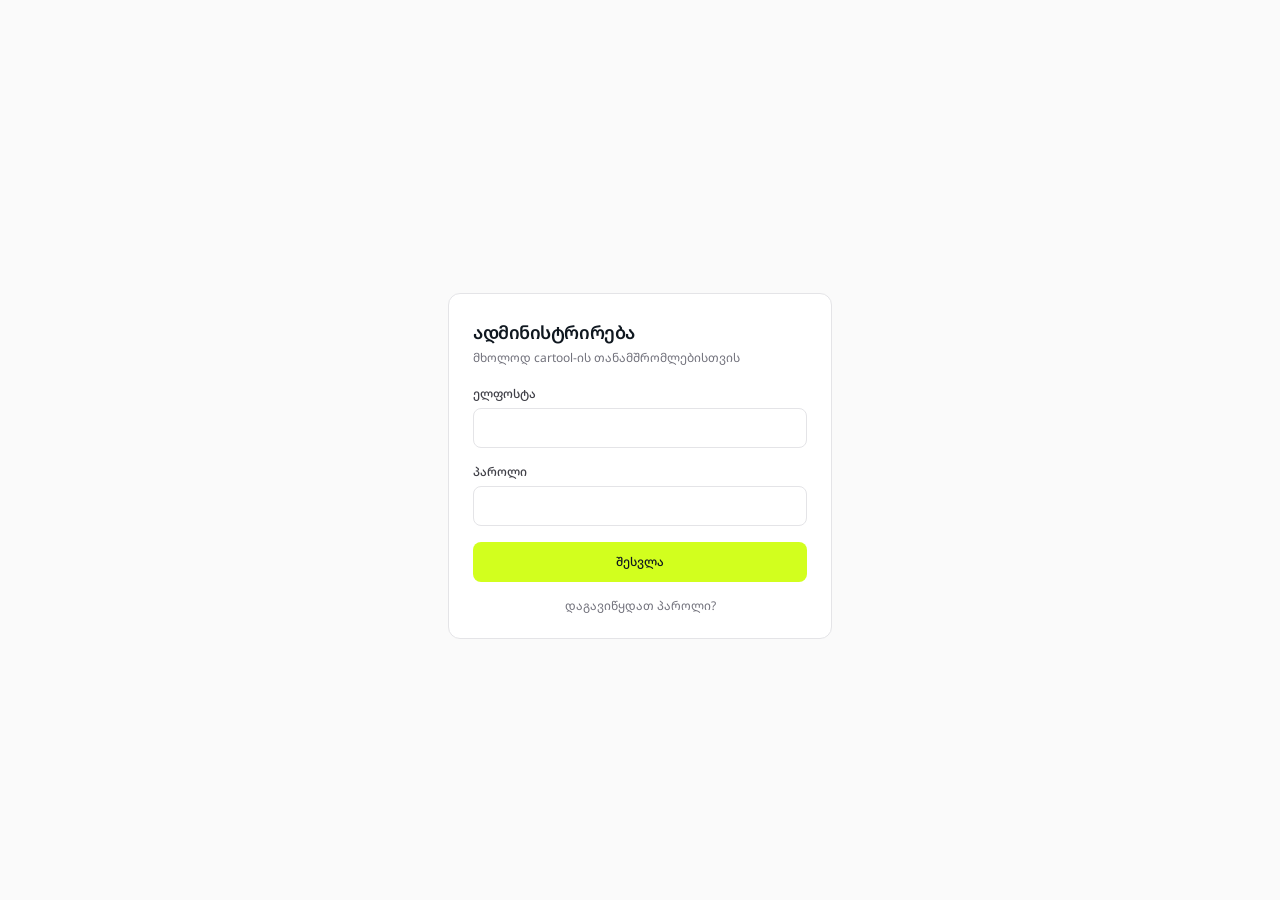
==== commit c6aa7391: "Update admin console from cartool@2943e2a" ====
--- a/index.html
+++ b/index.html
@@ -7,8 +7,8 @@
     <meta name="viewport" content="width=device-width,initial-scale=1">
     <meta http-equiv="Content-Security-Policy" content="default-src 'none'; script-src 'self'; style-src 'self' 'unsafe-inline'; img-src 'self' data:; font-src 'self'; connect-src 'self' ws://localhost:4400 https://cognito-idp.eu-north-1.amazonaws.com https://neyxtzyjzi.execute-api.eu-north-1.amazonaws.com; object-src 'none'; base-uri 'self'; form-action 'none'">
     <link rel="icon" href="favicon.svg" type="image/svg+xml">
-<link rel="stylesheet" href="styles-5PDGDYMM.css"></head>
+<link rel="stylesheet" href="styles-CBWWTE5V.css"></head>
 <body>
 <cartool-admin></cartool-admin>
-<script src="main-LGOLUO3A.js" type="module"></script></body>
+<script src="main-USJETA7B.js" type="module"></script></body>
 </html>
--- a/styles-CBWWTE5V.css
+++ b/styles-CBWWTE5V.css
@@ -0,0 +1 @@
+@layer properties;@layer theme,base,components,utilities;@layer theme{:root,:host{--font-sans: "Noto Sans Georgian", "Segoe UI", sans-serif;--font-mono: ui-monospace, SFMono-Regular, Menlo, Monaco, Consolas, "Liberation Mono", "Courier New", monospace;--color-red-50: oklch(97.1% .013 17.38);--color-red-200: oklch(88.5% .062 18.334);--color-red-300: oklch(80.8% .114 19.571);--color-red-500: oklch(63.7% .237 25.331);--color-red-600: oklch(57.7% .245 27.325);--color-red-700: oklch(50.5% .213 27.518);--color-red-800: oklch(44.4% .177 26.899);--color-amber-50: oklch(98.7% .022 95.277);--color-amber-200: oklch(92.4% .12 95.746);--color-amber-500: oklch(76.9% .188 70.08);--color-amber-700: oklch(55.5% .163 48.998);--color-amber-800: oklch(47.3% .137 46.201);--color-amber-900: oklch(41.4% .112 45.904);--color-emerald-50: oklch(97.9% .021 166.113);--color-emerald-200: oklch(90.5% .093 164.15);--color-emerald-500: oklch(69.6% .17 162.48);--color-emerald-700: oklch(50.8% .118 165.612);--color-emerald-800: oklch(43.2% .095 166.913);--color-sky-500: oklch(68.5% .169 237.323);--color-rose-500: oklch(64.5% .246 16.439);--color-zinc-50: oklch(98.5% 0 none);--color-zinc-100: oklch(96.7% .001 286.375);--color-zinc-200: oklch(92% .004 286.32);--color-zinc-300: oklch(87.1% .006 286.286);--color-zinc-400: oklch(70.5% .015 286.067);--color-zinc-500: oklch(55.2% .016 285.938);--color-zinc-600: oklch(44.2% .017 285.786);--color-zinc-700: oklch(37% .013 285.805);--color-zinc-800: oklch(27.4% .006 286.033);--color-zinc-900: #101820;--color-zinc-950: #101820;--color-white: #fff;--spacing: .25rem;--container-sm: 24rem;--text-xs: .75rem;--text-xs--line-height: calc(1 / .75);--text-sm: .875rem;--text-sm--line-height: calc(1.25 / .875);--text-lg: 1.125rem;--text-lg--line-height: calc(1.75 / 1.125);--text-2xl: 1.5rem;--text-2xl--line-height: calc(2 / 1.5);--text-4xl: 2.25rem;--text-4xl--line-height: calc(2.5 / 2.25);--font-weight-normal: 400;--font-weight-medium: 500;--font-weight-semibold: 600;--tracking-tight: -.025em;--radius-md: .375rem;--radius-lg: .5rem;--radius-xl: .75rem;--default-transition-duration: .15s;--default-transition-timing-function: cubic-bezier(.4, 0, .2, 1);--default-font-family: var(--font-sans);--default-mono-font-family: var(--font-mono);--color-brand-100: #f1ffc2;--color-brand-400: #d2ff1e;--color-brand-500: #b8e600}}@layer base{*,:after,:before,::backdrop,::file-selector-button{box-sizing:border-box;margin:0;padding:0;border:0 solid}html,:host{line-height:1.5;-webkit-text-size-adjust:100%;tab-size:4;font-family:var(--default-font-family, -apple-system, BlinkMacSystemFont, "Segoe UI", Roboto, "Helvetica Neue", "Noto Sans", Arial, sans-serif, "Apple Color Emoji", "Segoe UI Emoji", "Segoe UI Symbol", "Noto Color Emoji");font-feature-settings:var(--default-font-feature-settings, normal);font-variation-settings:var(--default-font-variation-settings, normal);-webkit-tap-highlight-color:transparent}hr{height:0;color:inherit;border-top-width:1px}abbr:where([title]){-webkit-text-decoration:underline dotted;text-decoration:underline dotted}h1,h2,h3,h4,h5,h6{font-size:inherit;font-weight:inherit}a{color:inherit;-webkit-text-decoration:inherit;text-decoration:inherit}b,strong{font-weight:bolder}code,kbd,samp,pre{font-family:var(--default-mono-font-family, ui-monospace, SFMono-Regular, Menlo, Monaco, Consolas, "Liberation Mono", "Courier New", monospace);font-feature-settings:var(--default-mono-font-feature-settings, normal);font-variation-settings:var(--default-mono-font-variation-settings, normal);font-size:1em}small{font-size:80%}sub,sup{font-size:75%;line-height:0;position:relative;vertical-align:baseline}sub{bottom:-.25em}sup{top:-.5em}table{text-indent:0;border-color:inherit;border-collapse:collapse}:-moz-focusring:where(:not(iframe)){outline:auto}progress{vertical-align:baseline}summary{display:list-item}ol,ul,menu{list-style:none}img,svg,video,canvas,audio,iframe,embed,object{display:block;vertical-align:middle}img,video{max-width:100%;height:auto}button,input,select,optgroup,textarea,::file-selector-button{font:inherit;font-feature-settings:inherit;font-variation-settings:inherit;letter-spacing:inherit;color:inherit;border-radius:0;background-color:transparent;opacity:1}:where(select:is([multiple],[size])) optgroup{font-weight:bolder}:where(select:is([multiple],[size])) optgroup option{padding-inline-start:20px}::file-selector-button{margin-inline-end:4px}::placeholder{opacity:1}@supports (not (-webkit-appearance: -apple-pay-button)) or (contain-intrinsic-size: 1px){::placeholder{color:currentcolor}@supports (color: color-mix(in lab,red,red)){::placeholder{color:color-mix(in oklab,currentcolor 50%,transparent)}}}textarea{resize:vertical}::-webkit-search-decoration{-webkit-appearance:none}::-webkit-date-and-time-value{min-height:1lh;text-align:inherit}::-webkit-datetime-edit{display:inline-flex}::-webkit-datetime-edit-fields-wrapper{padding:0}::-webkit-datetime-edit,::-webkit-datetime-edit-year-field,::-webkit-datetime-edit-month-field,::-webkit-datetime-edit-day-field,::-webkit-datetime-edit-hour-field,::-webkit-datetime-edit-minute-field,::-webkit-datetime-edit-second-field,::-webkit-datetime-edit-millisecond-field,::-webkit-datetime-edit-meridiem-field{padding-block:0}::-webkit-calendar-picker-indicator{line-height:1}:-moz-ui-invalid{box-shadow:none}button,input:where([type=button],[type=reset],[type=submit]),::file-selector-button{appearance:button}::-webkit-inner-spin-button,::-webkit-outer-spin-button{height:auto}[hidden]:where(:not([hidden=until-found])){display:none!important}}@layer utilities{.visible{visibility:visible}.sr-only{position:absolute;width:1px;height:1px;padding:0;margin:-1px;overflow:hidden;clip-path:inset(50%);white-space:nowrap;border-width:0}.fixed{position:fixed}.sticky{position:sticky}.\[inset\:auto\]{inset:auto}.top-0{top:0}.top-4{top:calc(var(--spacing) * 4)}.right-4{right:calc(var(--spacing) * 4)}.bottom-4{bottom:calc(var(--spacing) * 4)}.left-1\/2{left:50%}.left-4{left:calc(var(--spacing) * 4)}.m-0{margin:0}.m-auto{margin:auto}.mx-auto{margin-inline:auto}.mt-1{margin-top:var(--spacing)}.mt-2{margin-top:calc(var(--spacing) * 2)}.mt-5{margin-top:calc(var(--spacing) * 5)}.mt-8{margin-top:calc(var(--spacing) * 8)}.mt-auto{margin-top:auto}.-mr-2{margin-right:calc(var(--spacing) * -2)}.mb-1\.5{margin-bottom:calc(var(--spacing) * 1.5)}.mb-4{margin-bottom:calc(var(--spacing) * 4)}.mb-5{margin-bottom:calc(var(--spacing) * 5)}.mb-6{margin-bottom:calc(var(--spacing) * 6)}.ml-1{margin-left:var(--spacing)}.block{display:block}.flex{display:flex}.grid{display:grid}.hidden{display:none}.inline-block{display:inline-block}.inline-flex{display:inline-flex}.size-4{width:calc(var(--spacing) * 4);height:calc(var(--spacing) * 4)}.size-6{width:calc(var(--spacing) * 6);height:calc(var(--spacing) * 6)}.size-8{width:calc(var(--spacing) * 8);height:calc(var(--spacing) * 8)}.size-9{width:calc(var(--spacing) * 9);height:calc(var(--spacing) * 9)}.size-\[18px\]{width:18px;height:18px}.h-10{height:calc(var(--spacing) * 10)}.h-full{height:100%}.h-screen{height:100vh}.max-h-\[calc\(100vh-2rem\)\]{max-height:calc(100vh - 2rem)}.min-h-0{min-height:0px}.min-h-screen{min-height:100vh}.w-\[min\(520px\,calc\(100\%-2rem\)\)\]{width:min(520px,calc(100% - 2rem))}.w-full{width:100%}.w-max{width:max-content}.max-w-\[calc\(100vw-2rem\)\]{max-width:calc(100vw - 2rem)}.max-w-full{max-width:100%}.max-w-sm{max-width:var(--container-sm)}.min-w-0{min-width:0px}.flex-1{flex:1}.shrink-0{flex-shrink:0}.-translate-x-1\/2{--tw-translate-x: -50% ;translate:var(--tw-translate-x) var(--tw-translate-y)}.cursor-pointer{cursor:pointer}.list-disc{list-style-type:disc}.grid-cols-\[220px_minmax\(0\,1fr\)\]{grid-template-columns:220px minmax(0,1fr)}.flex-col{flex-direction:column}.flex-wrap{flex-wrap:wrap}.items-center{align-items:center}.items-end{align-items:flex-end}.items-start{align-items:flex-start}.justify-between{justify-content:space-between}.justify-center{justify-content:center}.justify-end{justify-content:flex-end}.gap-1\.5{gap:calc(var(--spacing) * 1.5)}.gap-2{gap:calc(var(--spacing) * 2)}.gap-2\.5{gap:calc(var(--spacing) * 2.5)}.gap-3{gap:calc(var(--spacing) * 3)}.gap-4{gap:calc(var(--spacing) * 4)}:where(.space-y-1>:not(:last-child)){--tw-space-y-reverse: 0;margin-block-start:calc(var(--spacing) * var(--tw-space-y-reverse));margin-block-end:calc(var(--spacing) * calc(1 - var(--tw-space-y-reverse)))}:where(.space-y-1\.5>:not(:last-child)){--tw-space-y-reverse: 0;margin-block-start:calc(calc(var(--spacing) * 1.5) * var(--tw-space-y-reverse));margin-block-end:calc(calc(var(--spacing) * 1.5) * calc(1 - var(--tw-space-y-reverse)))}.justify-self-center{justify-self:center}.truncate{overflow:hidden;text-overflow:ellipsis;white-space:nowrap}.overflow-visible{overflow:visible}.overflow-x-auto{overflow-x:auto}.overflow-y-auto{overflow-y:auto}.rounded{border-radius:.25rem}.rounded-full{border-radius:calc(infinity * 1px)}.rounded-lg{border-radius:var(--radius-lg)}.rounded-md{border-radius:var(--radius-md)}.rounded-xl{border-radius:var(--radius-xl)}.border{border-style:var(--tw-border-style);border-width:1px}.border-0{border-style:var(--tw-border-style);border-width:0px}.border-t{border-top-style:var(--tw-border-style);border-top-width:1px}.border-r{border-right-style:var(--tw-border-style);border-right-width:1px}.border-amber-200{border-color:var(--color-amber-200)}.border-red-200{border-color:var(--color-red-200)}.border-zinc-100{border-color:var(--color-zinc-100)}.border-zinc-200{border-color:var(--color-zinc-200)}.bg-amber-50{background-color:var(--color-amber-50)}.bg-amber-500{background-color:var(--color-amber-500)}.bg-brand-400{background-color:var(--color-brand-400)}.bg-emerald-50{background-color:var(--color-emerald-50)}.bg-emerald-500{background-color:var(--color-emerald-500)}.bg-red-50{background-color:var(--color-red-50)}.bg-red-600{background-color:var(--color-red-600)}.bg-rose-500{background-color:var(--color-rose-500)}.bg-sky-500{background-color:var(--color-sky-500)}.bg-transparent{background-color:transparent}.bg-white{background-color:var(--color-white)}.bg-zinc-50{background-color:var(--color-zinc-50)}.bg-zinc-100{background-color:var(--color-zinc-100)}.bg-zinc-200{background-color:var(--color-zinc-200)}.bg-zinc-800{background-color:var(--color-zinc-800)}.bg-zinc-900{background-color:var(--color-zinc-900)}.p-0{padding:0}.p-1\.5{padding:calc(var(--spacing) * 1.5)}.p-2\.5{padding:calc(var(--spacing) * 2.5)}.p-3{padding:calc(var(--spacing) * 3)}.p-6{padding:calc(var(--spacing) * 6)}.px-1\.5{padding-inline:calc(var(--spacing) * 1.5)}.px-2{padding-inline:calc(var(--spacing) * 2)}.px-2\.5{padding-inline:calc(var(--spacing) * 2.5)}.px-3{padding-inline:calc(var(--spacing) * 3)}.px-4{padding-inline:calc(var(--spacing) * 4)}.px-5{padding-inline:calc(var(--spacing) * 5)}.px-6{padding-inline:calc(var(--spacing) * 6)}.py-0\.5{padding-block:calc(var(--spacing) * .5)}.py-1\.5{padding-block:calc(var(--spacing) * 1.5)}.py-2{padding-block:calc(var(--spacing) * 2)}.py-2\.5{padding-block:calc(var(--spacing) * 2.5)}.py-3{padding-block:calc(var(--spacing) * 3)}.py-6{padding-block:calc(var(--spacing) * 6)}.py-8{padding-block:calc(var(--spacing) * 8)}.py-12{padding-block:calc(var(--spacing) * 12)}.pt-3{padding-top:calc(var(--spacing) * 3)}.pr-2{padding-right:calc(var(--spacing) * 2)}.pl-5{padding-left:calc(var(--spacing) * 5)}.text-center{text-align:center}.text-left{text-align:left}.text-right{text-align:right}.align-middle{vertical-align:middle}.align-top{vertical-align:top}.font-sans{font-family:var(--font-sans)}.text-2xl{font-size:var(--text-2xl);line-height:var(--tw-leading, var(--text-2xl--line-height))}.text-4xl{font-size:var(--text-4xl);line-height:var(--tw-leading, var(--text-4xl--line-height))}.text-lg{font-size:var(--text-lg);line-height:var(--tw-leading, var(--text-lg--line-height))}.text-sm{font-size:var(--text-sm);line-height:var(--tw-leading, var(--text-sm--line-height))}.text-xs{font-size:var(--text-xs);line-height:var(--tw-leading, var(--text-xs--line-height))}.text-\[10px\]{font-size:10px}.text-\[11px\]{font-size:11px}.leading-5{--tw-leading: calc(var(--spacing) * 5);line-height:calc(var(--spacing) * 5)}.leading-6{--tw-leading: calc(var(--spacing) * 6);line-height:calc(var(--spacing) * 6)}.font-medium{--tw-font-weight: var(--font-weight-medium);font-weight:var(--font-weight-medium)}.font-normal{--tw-font-weight: var(--font-weight-normal);font-weight:var(--font-weight-normal)}.font-semibold{--tw-font-weight: var(--font-weight-semibold);font-weight:var(--font-weight-semibold)}.tracking-tight{--tw-tracking: var(--tracking-tight);letter-spacing:var(--tracking-tight)}.break-words{overflow-wrap:break-word}.whitespace-nowrap{white-space:nowrap}.text-amber-700{color:var(--color-amber-700)}.text-amber-800{color:var(--color-amber-800)}.text-amber-900{color:var(--color-amber-900)}.text-emerald-700{color:var(--color-emerald-700)}.text-emerald-800{color:var(--color-emerald-800)}.text-red-700{color:var(--color-red-700)}.text-red-800{color:var(--color-red-800)}.text-white{color:var(--color-white)}.text-zinc-300{color:var(--color-zinc-300)}.text-zinc-400{color:var(--color-zinc-400)}.text-zinc-500{color:var(--color-zinc-500)}.text-zinc-600{color:var(--color-zinc-600)}.text-zinc-700{color:var(--color-zinc-700)}.text-zinc-900{color:var(--color-zinc-900)}.text-zinc-950{color:var(--color-zinc-950)}.lowercase{text-transform:lowercase}.uppercase{text-transform:uppercase}.underline-offset-2{text-underline-offset:2px}.underline-offset-4{text-underline-offset:4px}.antialiased{-webkit-font-smoothing:antialiased;-moz-osx-font-smoothing:grayscale}.accent-brand-500{accent-color:var(--color-brand-500)}.accent-zinc-900{accent-color:var(--color-zinc-900)}.opacity-60{opacity:60%}.shadow-2xl{--tw-shadow: 0 25px 50px -12px var(--tw-shadow-color, rgb(0 0 0 / .25));box-shadow:var(--tw-inset-shadow),var(--tw-inset-ring-shadow),var(--tw-ring-offset-shadow),var(--tw-ring-shadow),var(--tw-shadow)}.shadow-lg{--tw-shadow: 0 10px 15px -3px var(--tw-shadow-color, rgb(0 0 0 / .1)), 0 4px 6px -4px var(--tw-shadow-color, rgb(0 0 0 / .1));box-shadow:var(--tw-inset-shadow),var(--tw-inset-ring-shadow),var(--tw-ring-offset-shadow),var(--tw-ring-shadow),var(--tw-shadow)}.ring-1{--tw-ring-shadow: var(--tw-ring-inset,) 0 0 0 calc(1px + var(--tw-ring-offset-width)) var(--tw-ring-color, currentcolor);box-shadow:var(--tw-inset-shadow),var(--tw-inset-ring-shadow),var(--tw-ring-offset-shadow),var(--tw-ring-shadow),var(--tw-shadow)}.ring-amber-200{--tw-ring-color: var(--color-amber-200)}.ring-emerald-200{--tw-ring-color: var(--color-emerald-200)}.ring-zinc-200{--tw-ring-color: var(--color-zinc-200)}.transition-colors{transition-property:color,background-color,border-color,outline-color,text-decoration-color,fill,stroke,--tw-gradient-from,--tw-gradient-via,--tw-gradient-to;transition-timing-function:var(--tw-ease, var(--default-transition-timing-function));transition-duration:var(--tw-duration, var(--default-transition-duration))}.outline-none{--tw-outline-style: none;outline-style:none}.backdrop\:bg-zinc-950\/40::backdrop{background-color:color-mix(in srgb,#101820 40%,transparent)}@supports (color: color-mix(in lab,red,red)){.backdrop\:bg-zinc-950\/40::backdrop{background-color:color-mix(in oklab,var(--color-zinc-950) 40%,transparent)}}@media(hover:hover){.hover\:bg-brand-500:hover{background-color:var(--color-brand-500)}.hover\:bg-red-50:hover{background-color:var(--color-red-50)}.hover\:bg-red-700:hover{background-color:var(--color-red-700)}.hover\:bg-zinc-50:hover{background-color:var(--color-zinc-50)}.hover\:bg-zinc-50\/60:hover{background-color:color-mix(in srgb,oklch(98.5% 0 none) 60%,transparent)}@supports (color: color-mix(in lab,red,red)){.hover\:bg-zinc-50\/60:hover{background-color:color-mix(in oklab,var(--color-zinc-50) 60%,transparent)}}.hover\:bg-zinc-100:hover{background-color:var(--color-zinc-100)}.hover\:bg-zinc-200:hover{background-color:var(--color-zinc-200)}.hover\:bg-zinc-700:hover{background-color:var(--color-zinc-700)}.hover\:text-white:hover{color:var(--color-white)}.hover\:text-zinc-900:hover{color:var(--color-zinc-900)}.hover\:text-zinc-950:hover{color:var(--color-zinc-950)}.hover\:underline:hover{text-decoration-line:underline}}.focus\:border-zinc-500:focus{border-color:var(--color-zinc-500)}.focus-visible\:outline-2:focus-visible{outline-style:var(--tw-outline-style);outline-width:2px}.focus-visible\:outline-zinc-500:focus-visible{outline-color:var(--color-zinc-500)}.disabled\:cursor-wait:disabled{cursor:wait}.disabled\:bg-zinc-50:disabled{background-color:var(--color-zinc-50)}.disabled\:text-zinc-500:disabled{color:var(--color-zinc-500)}.disabled\:opacity-40:disabled{opacity:40%}.disabled\:opacity-50:disabled{opacity:50%}.aria-\[current\=page\]\:bg-brand-100[aria-current=page]{background-color:var(--color-brand-100)}.aria-\[current\=page\]\:font-medium[aria-current=page]{--tw-font-weight: var(--font-weight-medium);font-weight:var(--font-weight-medium)}.aria-\[current\=page\]\:text-zinc-950[aria-current=page]{color:var(--color-zinc-950)}@media(width>=64rem){.lg\:grid-cols-\[248px_minmax\(0\,1fr\)\]{grid-template-columns:248px minmax(0,1fr)}}}.ng-select .ng-select-container{min-height:42px;border:1px solid var(--color-zinc-200);border-radius:var(--radius-lg);background:var(--color-white);color:var(--color-zinc-900);font-size:var(--text-sm);cursor:pointer;transition:border-color .15s,box-shadow .15s}.ng-select .ng-select-container:hover{border-color:var(--color-zinc-300)}.ng-select.ng-select-focused>.ng-select-container{border-color:var(--color-zinc-500);box-shadow:0 0 0 3px var(--color-zinc-100)}.ng-select.ng-select-opened>.ng-select-container{border-color:var(--color-zinc-500)}.ng-select.ng-select-readonly>.ng-select-container{background:var(--color-zinc-50);cursor:not-allowed}.ng-select.ng-touched.ng-invalid:not(.ng-select-opened):not(.ng-select-readonly)>.ng-select-container{border-color:var(--color-red-300)}.ng-select .ng-select-container .ng-value-container{padding-left:.75rem;gap:.25rem}.ng-select .ng-select-container .ng-value-container .ng-placeholder{color:var(--color-zinc-400)}.ng-select.ng-select-single .ng-select-container .ng-value-container .ng-input{top:0;bottom:0;left:0;padding:0 3rem 0 .75rem;display:flex;align-items:center}.ng-select .ng-select-container .ng-value-container .ng-input>input{font:inherit;color:inherit}.ng-select .ng-clear-wrapper{width:1.5rem;color:var(--color-zinc-400)}.ng-select .ng-clear-wrapper:hover .ng-clear{color:var(--color-zinc-700)}.ng-select .ng-arrow-wrapper{width:2rem;padding-right:.75rem}.ng-select .ng-arrow-wrapper .ng-arrow{display:inline-block;width:.5rem!important;height:.5rem!important;border:solid var(--color-zinc-500)!important;border-width:0 2px 2px 0!important;transform:translateY(-2px) rotate(45deg)}.ng-select.ng-select-opened .ng-arrow-wrapper .ng-arrow{transform:translateY(2px) rotate(-135deg)}.ng-select .ng-spinner-loader{width:14px;height:14px;margin-right:.25rem;border:2px solid var(--color-zinc-200);border-left-color:var(--color-zinc-600)}.ng-dropdown-panel{margin:4px 0;overflow:hidden;border:1px solid var(--color-zinc-200);border-radius:var(--radius-lg);background:var(--color-white);box-shadow:0 12px 32px -12px #00000040;font-size:var(--text-sm);color:var(--color-zinc-900)}.ng-dropdown-panel.ng-select-top{margin:0 0 4px}.ng-dropdown-panel .ng-dropdown-panel-items{max-height:260px}.ng-dropdown-panel .ng-dropdown-panel-items .ng-option{padding:.5rem .75rem;cursor:pointer}.ng-dropdown-panel .ng-dropdown-panel-items .ng-option.ng-option-marked{background:var(--color-zinc-100)}.ng-dropdown-panel .ng-dropdown-panel-items .ng-option.ng-option-selected{background:var(--color-zinc-900);color:var(--color-white);font-weight:500}.ng-dropdown-panel .ng-dropdown-panel-items .ng-option.ng-option-disabled{color:var(--color-zinc-400);cursor:default}.ng-dropdown-panel .ng-dropdown-panel-items .ng-option .ng-tag-label{margin-right:.25rem;color:var(--color-emerald-700);font-size:var(--text-xs);font-weight:500}.ng-select.ng-select-sm .ng-select-container{min-height:34px;font-size:var(--text-xs)}.ng-select.ng-select-sm .ng-arrow-wrapper{width:1.5rem;padding-right:.6rem}.ng-select.ng-select-sm+.ng-dropdown-panel,.ng-select.ng-select-sm .ng-dropdown-panel{font-size:var(--text-xs)}.ng-select.text-xs .ng-select-container,.ng-select.text-xs .ng-dropdown-panel{font-size:var(--text-xs)}.ng-select .ng-select-container,.ng-select .ng-select-container .ng-value-container{align-items:center}.ng-select.ng-select-single .ng-select-container{height:42px}.ng-select.ng-select-sm.ng-select-single .ng-select-container{height:34px;min-height:34px}.ng-select .ng-select-container.ng-has-value .ng-value-container .ng-placeholder{display:none}.ng-dropdown-panel .ng-dropdown-panel-items .ng-optgroup{padding:0 .75rem;cursor:default}.ng-dropdown-panel .ng-optgroup .group-label{display:flex;align-items:center;height:2.25rem;font-size:11px;font-weight:500;color:var(--color-zinc-400)}.ng-dropdown-panel .ng-optgroup .group-divider{border-top:1px solid var(--color-zinc-200)}form.ng-submitted :is(input,textarea).ng-invalid,:is(input,textarea).ng-invalid.ng-dirty{border-color:var(--color-red-500)!important;background-color:var(--color-red-50)}form.ng-submitted ng-select.ng-invalid .ng-select-container,ng-select.ng-invalid.ng-dirty .ng-select-container{border-color:var(--color-red-500)!important;background-color:var(--color-red-50)}@font-face{font-family:Noto Sans Georgian;src:url("./media/NotoSansGeorgian-Variable-3BQKQ4ZQ.ttf") format("truetype");font-style:normal;font-weight:100 900;font-stretch:62.5% 100%;font-display:swap}@property --tw-translate-x{syntax: "*"; inherits: false; initial-value: 0;}@property --tw-translate-y{syntax: "*"; inherits: false; initial-value: 0;}@property --tw-translate-z{syntax: "*"; inherits: false; initial-value: 0;}@property --tw-space-y-reverse{syntax: "*"; inherits: false; initial-value: 0;}@property --tw-border-style{syntax: "*"; inherits: false; initial-value: solid;}@property --tw-leading{syntax: "*"; inherits: false;}@property --tw-font-weight{syntax: "*"; inherits: false;}@property --tw-tracking{syntax: "*"; inherits: false;}@property --tw-shadow{syntax: "*"; inherits: false; initial-value: 0 0 #0000;}@property --tw-shadow-color{syntax: "*"; inherits: false;}@property --tw-shadow-alpha{syntax: "<percentage>"; inherits: false; initial-value: 100%;}@property --tw-inset-shadow{syntax: "*"; inherits: false; initial-value: 0 0 #0000;}@property --tw-inset-shadow-color{syntax: "*"; inherits: false;}@property --tw-inset-shadow-alpha{syntax: "<percentage>"; inherits: false; initial-value: 100%;}@property --tw-ring-color{syntax: "*"; inherits: false;}@property --tw-ring-shadow{syntax: "*"; inherits: false; initial-value: 0 0 #0000;}@property --tw-inset-ring-color{syntax: "*"; inherits: false;}@property --tw-inset-ring-shadow{syntax: "*"; inherits: false; initial-value: 0 0 #0000;}@property --tw-ring-inset{syntax: "*"; inherits: false;}@property --tw-ring-offset-width{syntax: "<length>"; inherits: false; initial-value: 0px;}@property --tw-ring-offset-color{syntax: "*"; inherits: false; initial-value: #fff;}@property --tw-ring-offset-shadow{syntax: "*"; inherits: false; initial-value: 0 0 #0000;}@property --tw-outline-style{syntax: "*"; inherits: false; initial-value: solid;}@layer properties{@supports ((-webkit-hyphens: none) and (not (margin-trim: inline))) or ((-moz-orient: inline) and (not (color:rgb(from red r g b)))){*,:before,:after,::backdrop{--tw-translate-x: 0;--tw-translate-y: 0;--tw-translate-z: 0;--tw-space-y-reverse: 0;--tw-border-style: solid;--tw-leading: initial;--tw-font-weight: initial;--tw-tracking: initial;--tw-shadow: 0 0 #0000;--tw-shadow-color: initial;--tw-shadow-alpha: 100%;--tw-inset-shadow: 0 0 #0000;--tw-inset-shadow-color: initial;--tw-inset-shadow-alpha: 100%;--tw-ring-color: initial;--tw-ring-shadow: 0 0 #0000;--tw-inset-ring-color: initial;--tw-inset-ring-shadow: 0 0 #0000;--tw-ring-inset: initial;--tw-ring-offset-width: 0px;--tw-ring-offset-color: #fff;--tw-ring-offset-shadow: 0 0 #0000;--tw-outline-style: solid}}}
